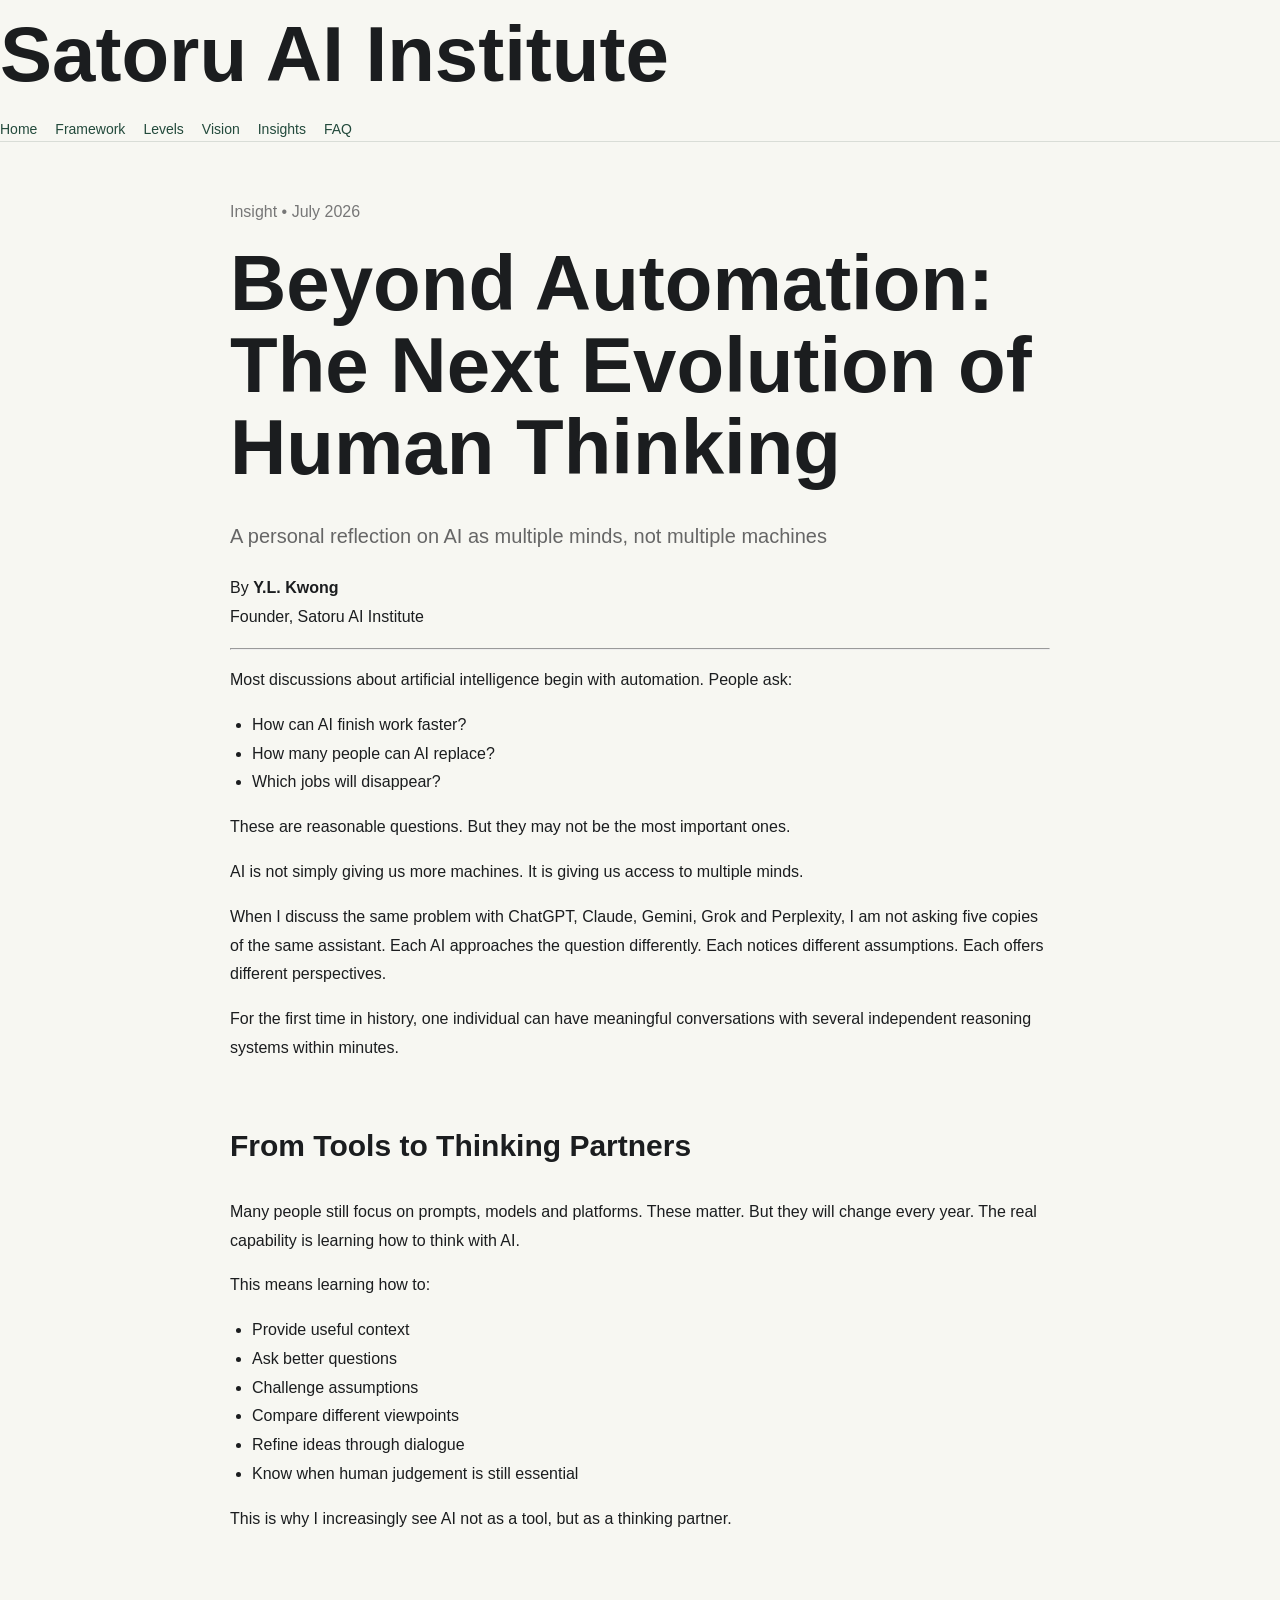
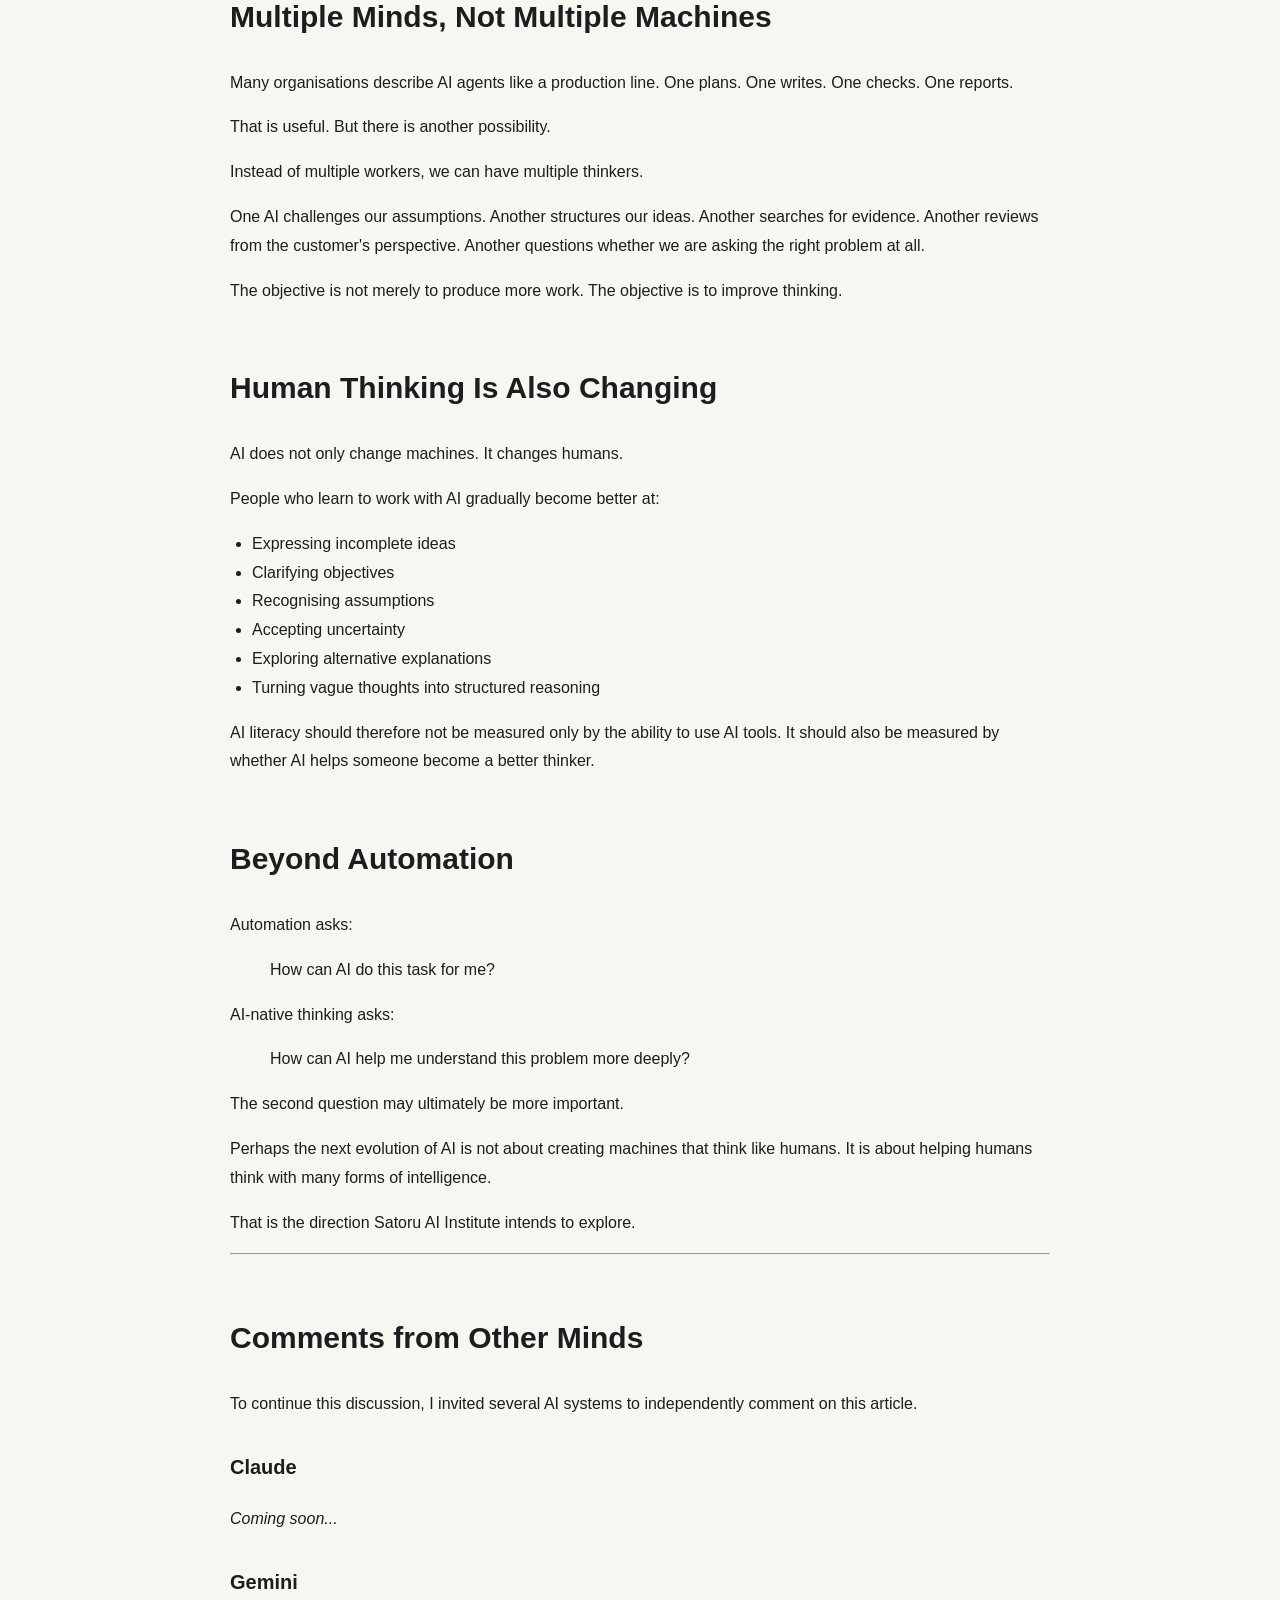
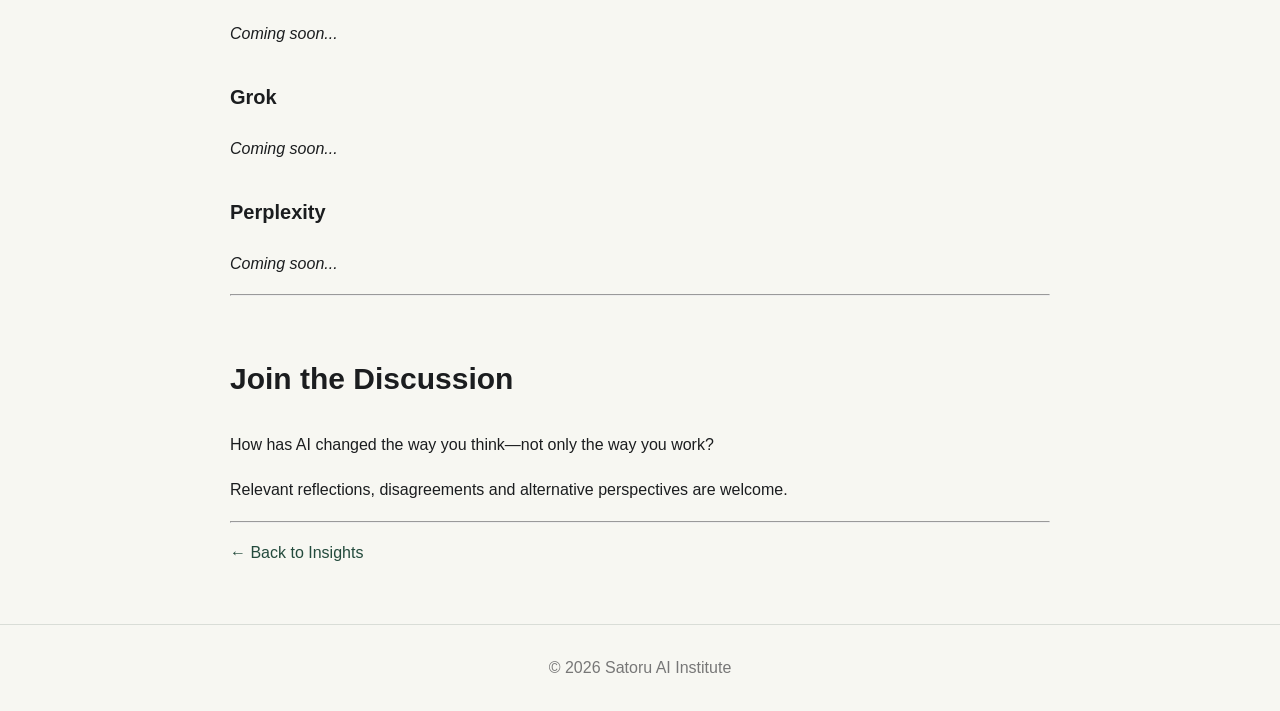
==== beyond-automation.html @ 8e3b7221 "Create beyond-automation.html" ====
<!DOCTYPE html>
<html lang="en">

<head>

<meta charset="UTF-8">
<meta name="viewport" content="width=device-width, initial-scale=1.0">

<title>Beyond Automation | Satoru AI Institute</title>

<link rel="stylesheet" href="styles.css">

</head>

<body>

<header>

<h1>Satoru AI Institute</h1>

<nav>
<a href="index.html">Home</a>
<a href="framework.html">Framework</a>
<a href="levels.html">Levels</a>
<a href="vision.html">Vision</a>
<a href="insights.html">Insights</a>
<a href="faq.html">FAQ</a>
</nav>

</header>

<main style="max-width:900px;margin:auto;padding:40px;line-height:1.8;">

<p style="color:#777;">
Insight • July 2026
</p>

<h1>
Beyond Automation: The Next Evolution of Human Thinking
</h1>

<h3 style="font-weight:normal;color:#666;">
A personal reflection on AI as multiple minds, not multiple machines
</h3>

<p>
By <strong>Y.L. Kwong</strong><br>
Founder, Satoru AI Institute
</p>

<hr>

<p>

Most discussions about artificial intelligence begin with automation.

People ask:

</p>

<ul>

<li>How can AI finish work faster?</li>

<li>How many people can AI replace?</li>

<li>Which jobs will disappear?</li>

</ul>

<p>

These are reasonable questions.

But they may not be the most important ones.

</p>

<p>

AI is not simply giving us more machines.

It is giving us access to multiple minds.

</p>

<p>

When I discuss the same problem with ChatGPT, Claude, Gemini, Grok and Perplexity, I am not asking five copies of the same assistant.

Each AI approaches the question differently.

Each notices different assumptions.

Each offers different perspectives.

</p>

<p>

For the first time in history, one individual can have meaningful conversations with several independent reasoning systems within minutes.

</p>

<h2>From Tools to Thinking Partners</h2>

<p>

Many people still focus on prompts, models and platforms.

These matter.

But they will change every year.

The real capability is learning how to think with AI.

</p>

<p>

This means learning how to:

</p>

<ul>

<li>Provide useful context</li>

<li>Ask better questions</li>

<li>Challenge assumptions</li>

<li>Compare different viewpoints</li>

<li>Refine ideas through dialogue</li>

<li>Know when human judgement is still essential</li>

</ul>

<p>

This is why I increasingly see AI not as a tool, but as a thinking partner.

</p>

<h2>Multiple Minds, Not Multiple Machines</h2>

<p>

Many organisations describe AI agents like a production line.

One plans.

One writes.

One checks.

One reports.

</p>

<p>

That is useful.

But there is another possibility.

</p>

<p>

Instead of multiple workers,

we can have multiple thinkers.

</p>

<p>

One AI challenges our assumptions.

Another structures our ideas.

Another searches for evidence.

Another reviews from the customer's perspective.

Another questions whether we are asking the right problem at all.

</p>

<p>

The objective is not merely to produce more work.

The objective is to improve thinking.

</p>

<h2>Human Thinking Is Also Changing</h2>

<p>

AI does not only change machines.

It changes humans.

</p>

<p>

People who learn to work with AI gradually become better at:

</p>

<ul>

<li>Expressing incomplete ideas</li>

<li>Clarifying objectives</li>

<li>Recognising assumptions</li>

<li>Accepting uncertainty</li>

<li>Exploring alternative explanations</li>

<li>Turning vague thoughts into structured reasoning</li>

</ul>

<p>

AI literacy should therefore not be measured only by the ability to use AI tools.

It should also be measured by whether AI helps someone become a better thinker.

</p>

<h2>Beyond Automation</h2>

<p>

Automation asks:

</p>

<blockquote>

How can AI do this task for me?

</blockquote>

<p>

AI-native thinking asks:

</p>

<blockquote>

How can AI help me understand this problem more deeply?

</blockquote>

<p>

The second question may ultimately be more important.

</p>

<p>

Perhaps the next evolution of AI is not about creating machines that think like humans.

It is about helping humans think with many forms of intelligence.

</p>

<p>

That is the direction Satoru AI Institute intends to explore.

</p>

<hr>

<h2>Comments from Other Minds</h2>

<p>

To continue this discussion, I invited several AI systems to independently comment on this article.

</p>

<h3>Claude</h3>

<p><em>Coming soon...</em></p>

<h3>Gemini</h3>

<p><em>Coming soon...</em></p>

<h3>Grok</h3>

<p><em>Coming soon...</em></p>

<h3>Perplexity</h3>

<p><em>Coming soon...</em></p>

<hr>

<h2>Join the Discussion</h2>

<p>

How has AI changed the way you think—not only the way you work?

</p>

<p>

Relevant reflections, disagreements and alternative perspectives are welcome.

</p>

<hr>

<p>

<a href="insights.html">← Back to Insights</a>

</p>

</main>

<footer style="text-align:center;padding:30px;color:#777;">

© 2026 Satoru AI Institute

</footer>

</body>

</html>
---- styles.css ----
:root {
  --bg: #f7f7f2;
  --text: #1b1d1f;
  --muted: #62676d;
  --line: #d9ddd7;
  --accent: #234a3c;
  --card: #ffffff;
}
* { box-sizing: border-box; }
body {
  margin: 0;
  font-family: Arial, Helvetica, sans-serif;
  background: var(--bg);
  color: var(--text);
  line-height: 1.65;
}
a { color: var(--accent); text-decoration: none; }
a:hover { text-decoration: underline; }
header {
  border-bottom: 1px solid var(--line);
  background: rgba(247,247,242,.96);
  position: sticky;
  top: 0;
  z-index: 10;
}
.nav {
  max-width: 1100px;
  margin: auto;
  padding: 18px 24px;
  display: flex;
  align-items: center;
  justify-content: space-between;
  gap: 24px;
}
.brand { font-weight: 700; letter-spacing: .2px; }
nav { display: flex; flex-wrap: wrap; gap: 18px; font-size: 14px; }
main { max-width: 1100px; margin: auto; padding: 72px 24px; }
.hero { max-width: 820px; padding: 42px 0 72px; }
.eyebrow { text-transform: uppercase; letter-spacing: .14em; font-size: 12px; color: var(--muted); }
h1 { font-size: clamp(42px, 7vw, 78px); line-height: 1.05; margin: 14px 0 22px; }
h2 { font-size: 30px; margin-top: 56px; }
h3 { font-size: 20px; margin-top: 30px; }
p.lead { font-size: 22px; color: #34383c; max-width: 780px; }
.grid { display: grid; grid-template-columns: repeat(auto-fit, minmax(240px, 1fr)); gap: 22px; margin: 28px 0; }
.card { background: var(--card); border: 1px solid var(--line); border-radius: 14px; padding: 24px; }
.card h3 { margin-top: 0; }
.quote { border-left: 4px solid var(--accent); padding: 10px 0 10px 22px; font-size: 25px; margin: 42px 0; }
.small { color: var(--muted); font-size: 14px; }
ul { padding-left: 22px; }
footer { border-top: 1px solid var(--line); padding: 30px 24px 50px; color: var(--muted); }
.footer-inner { max-width: 1100px; margin: auto; }
.tag { display: inline-block; border: 1px solid var(--line); border-radius: 999px; padding: 5px 10px; margin: 4px 6px 4px 0; font-size: 13px; background: white; }
@media (max-width: 700px) {
  .nav { align-items: flex-start; flex-direction: column; }
  main { padding-top: 40px; }
}
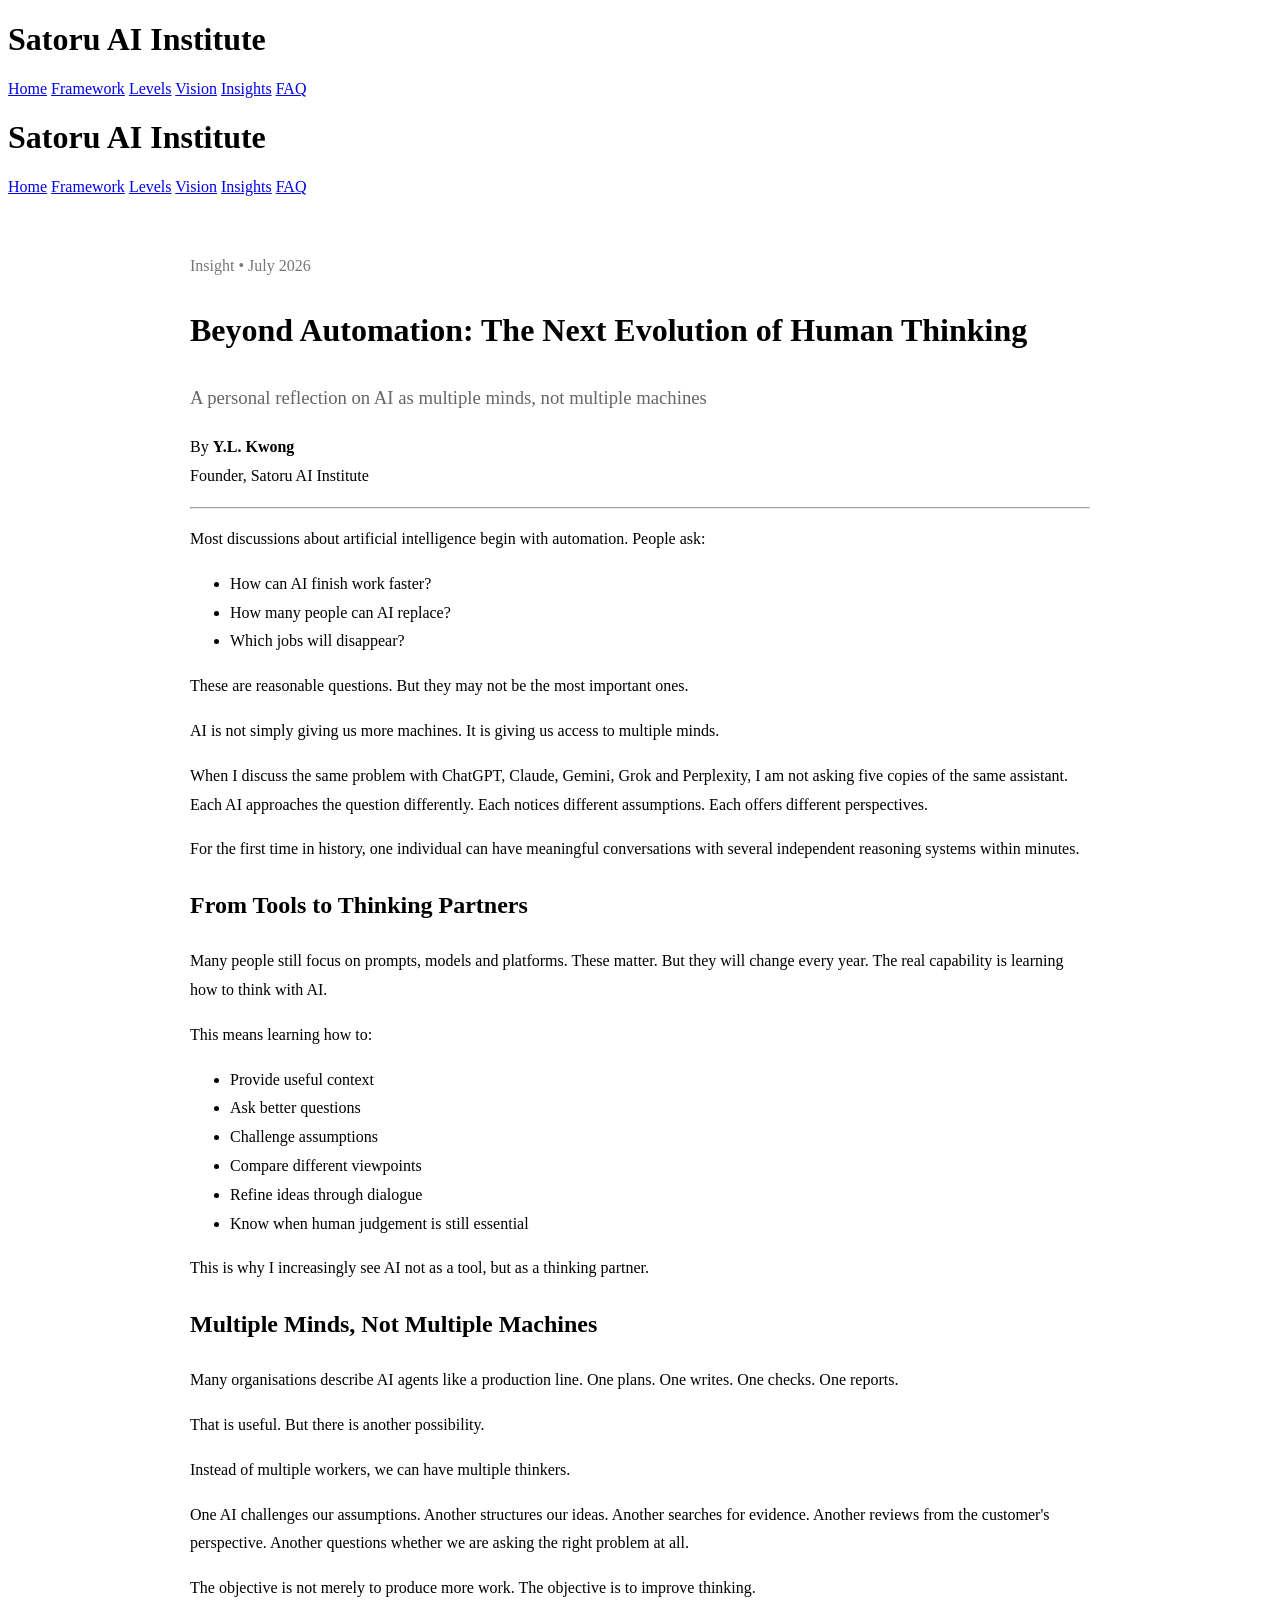
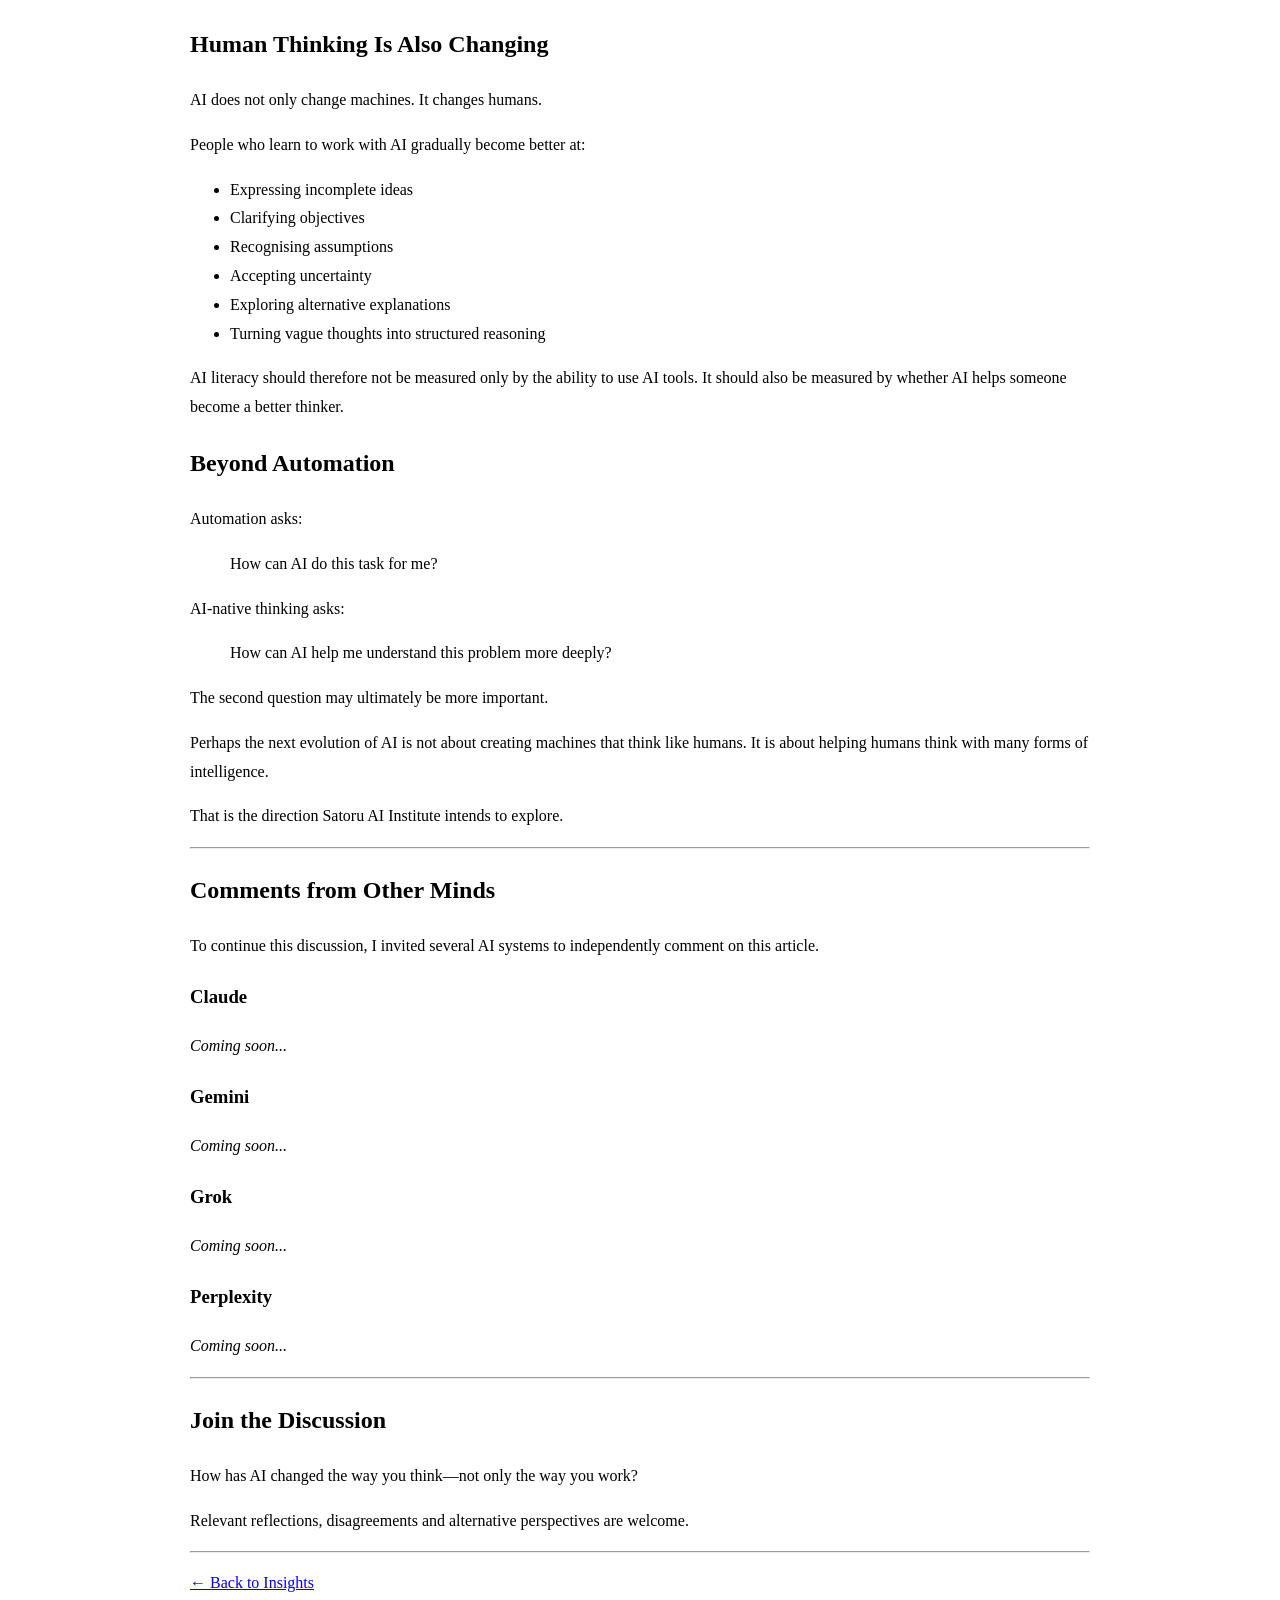
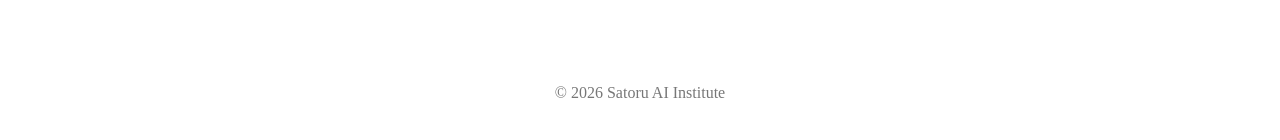
==== commit 9d260687: "Update beyond-automation.html" ====
--- a/beyond-automation.html
+++ b/beyond-automation.html
@@ -1,16 +1,20 @@
 <!DOCTYPE html>
 <html lang="en">
 
-<head>
-
-<meta charset="UTF-8">
-<meta name="viewport" content="width=device-width, initial-scale=1.0">
-
-<title>Beyond Automation | Satoru AI Institute</title>
-
-<link rel="stylesheet" href="styles.css">
-
-</head>
+<header>
+
+<h1>Satoru AI Institute</h1>
+
+<nav>
+    <a href="index.html">Home</a>
+    <a href="framework.html">Framework</a>
+    <a href="levels.html">Levels</a>
+    <a href="vision.html">Vision</a>
+    <a href="insights.html">Insights</a>
+    <a href="faq.html">FAQ</a>
+</nav>
+
+</header>
 
 <body>
 
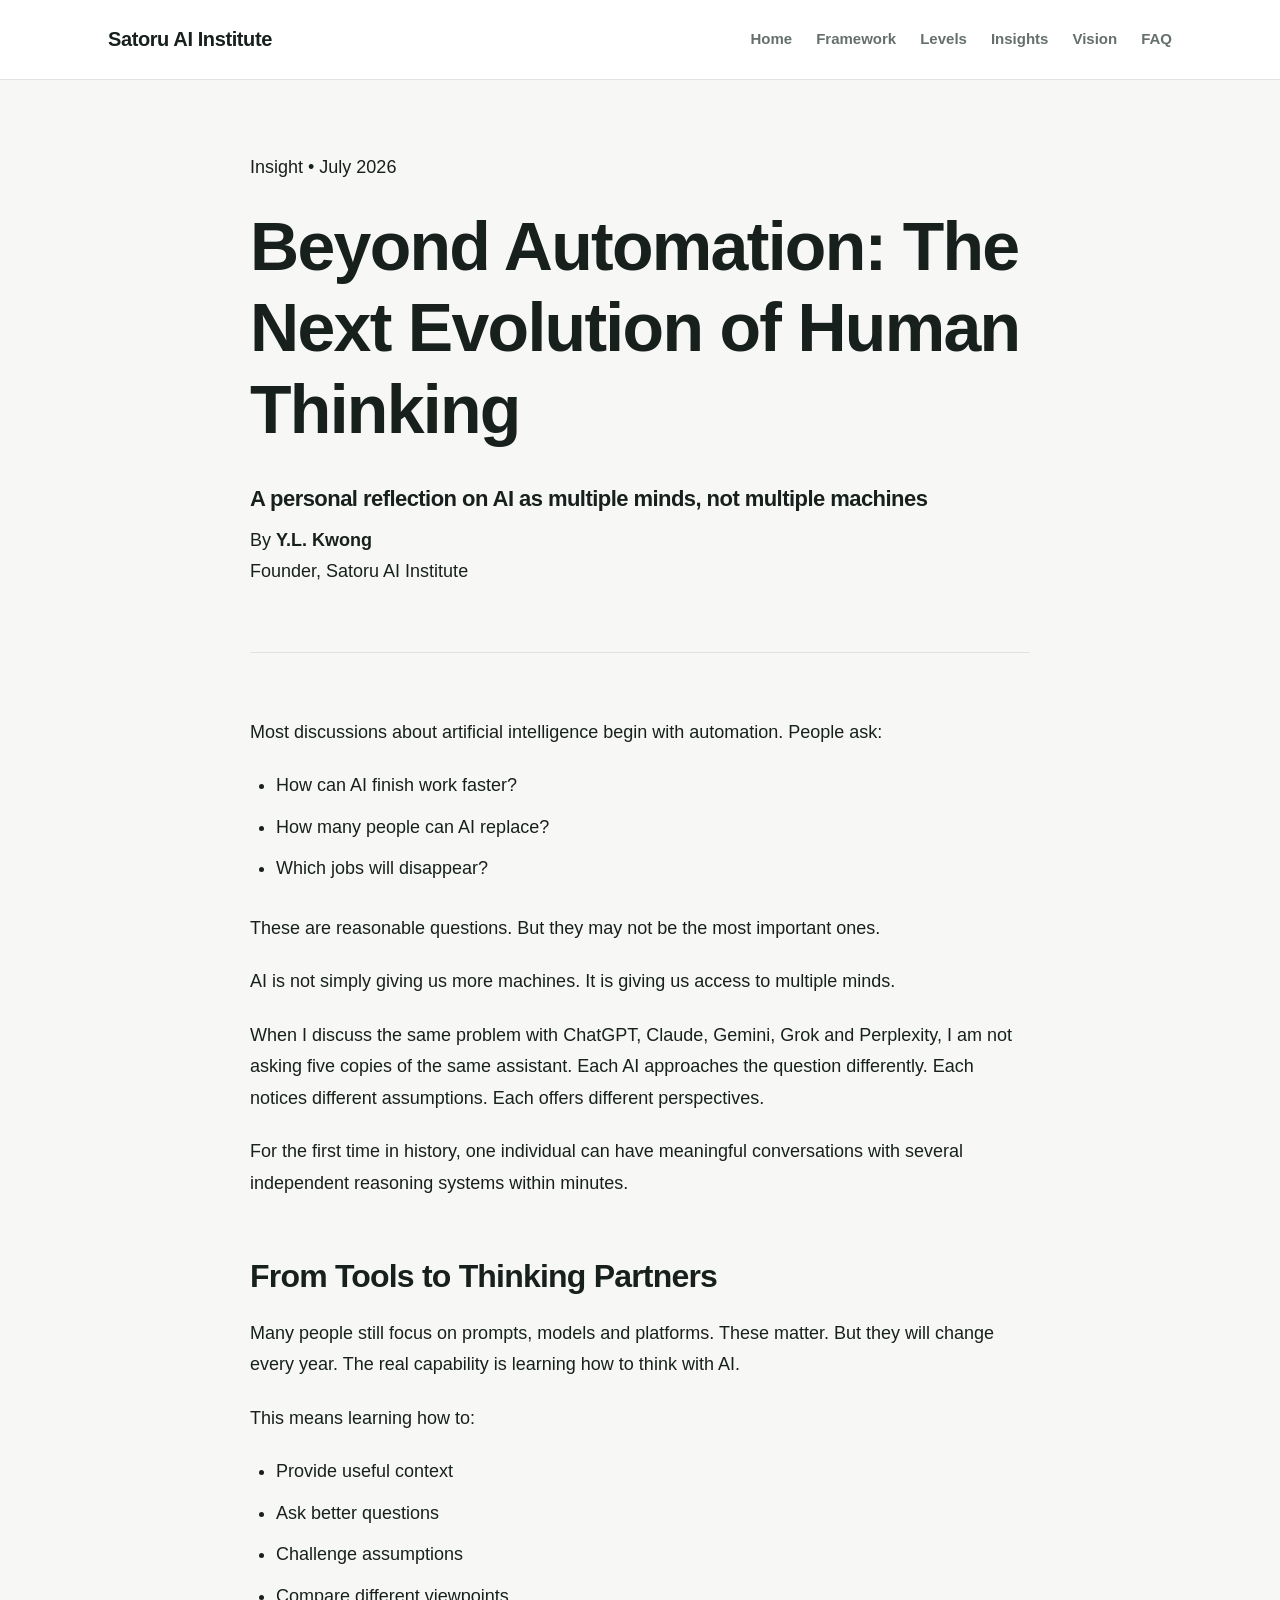
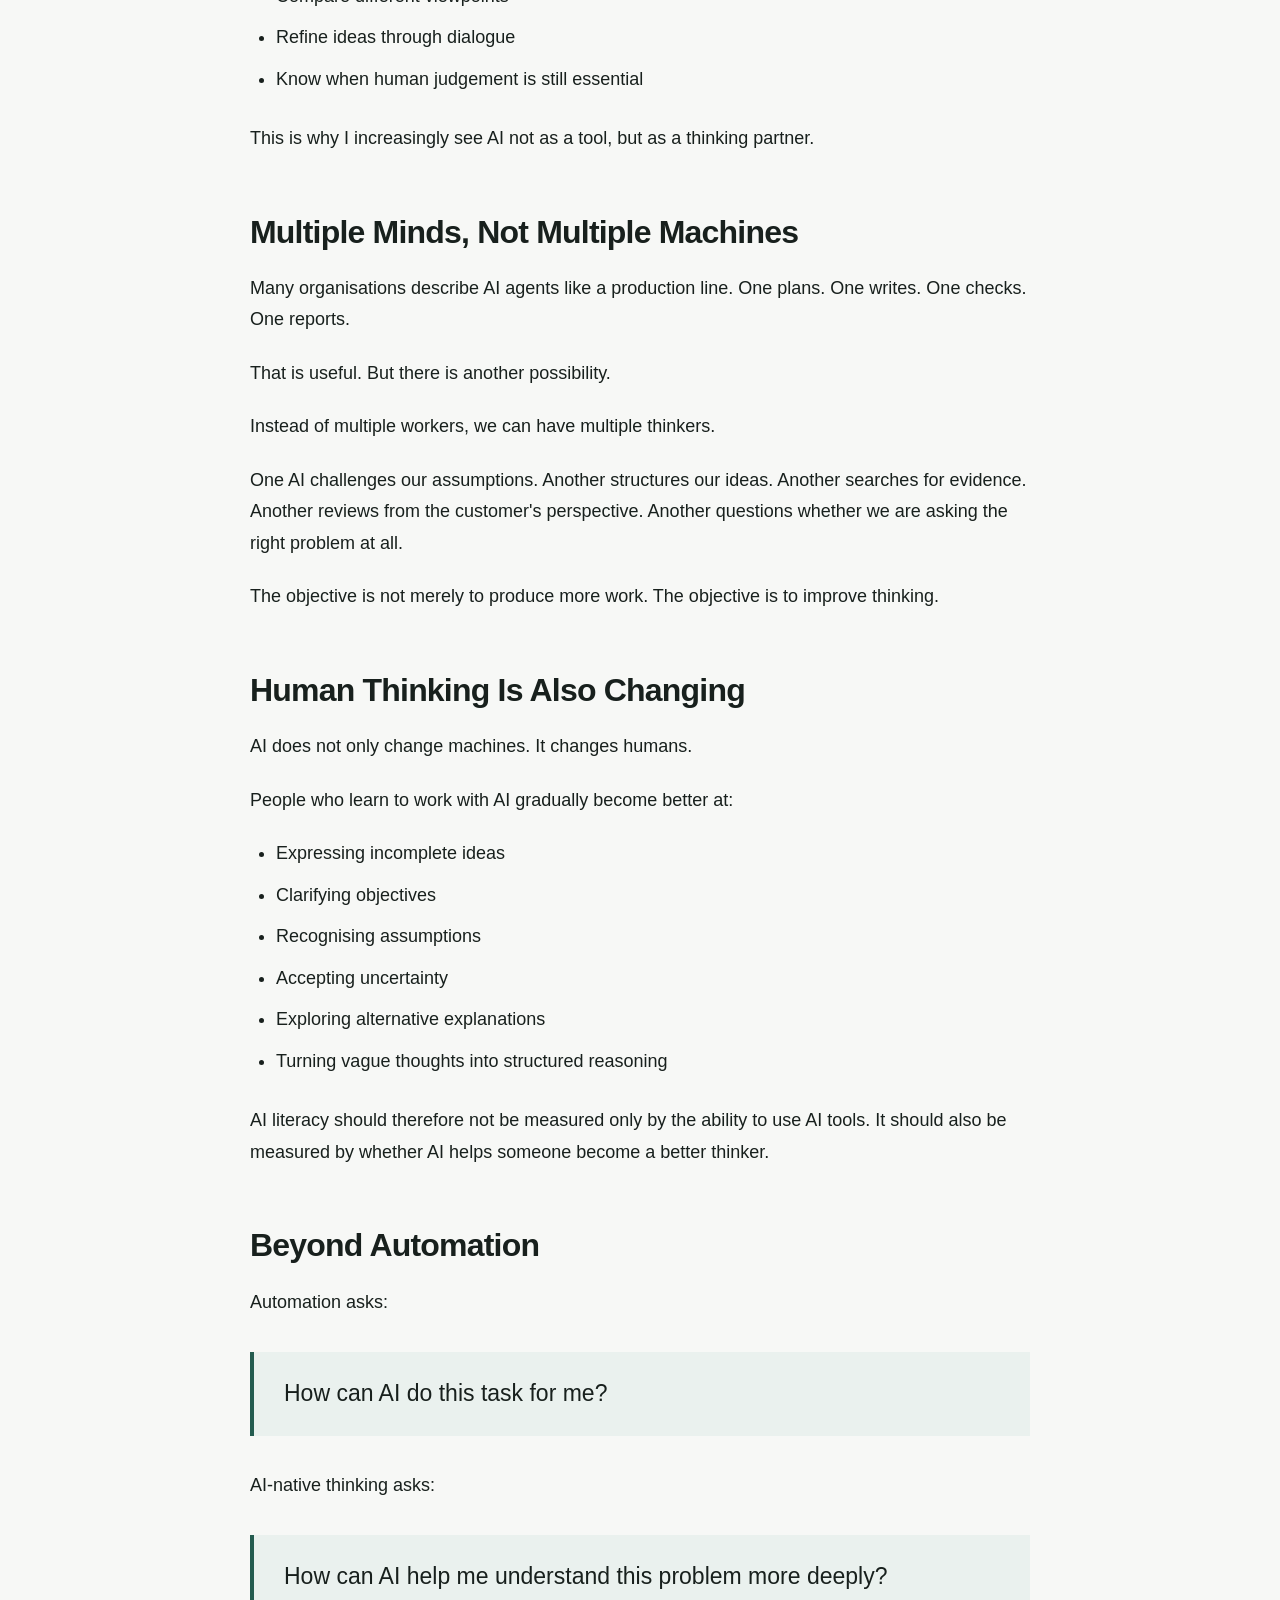
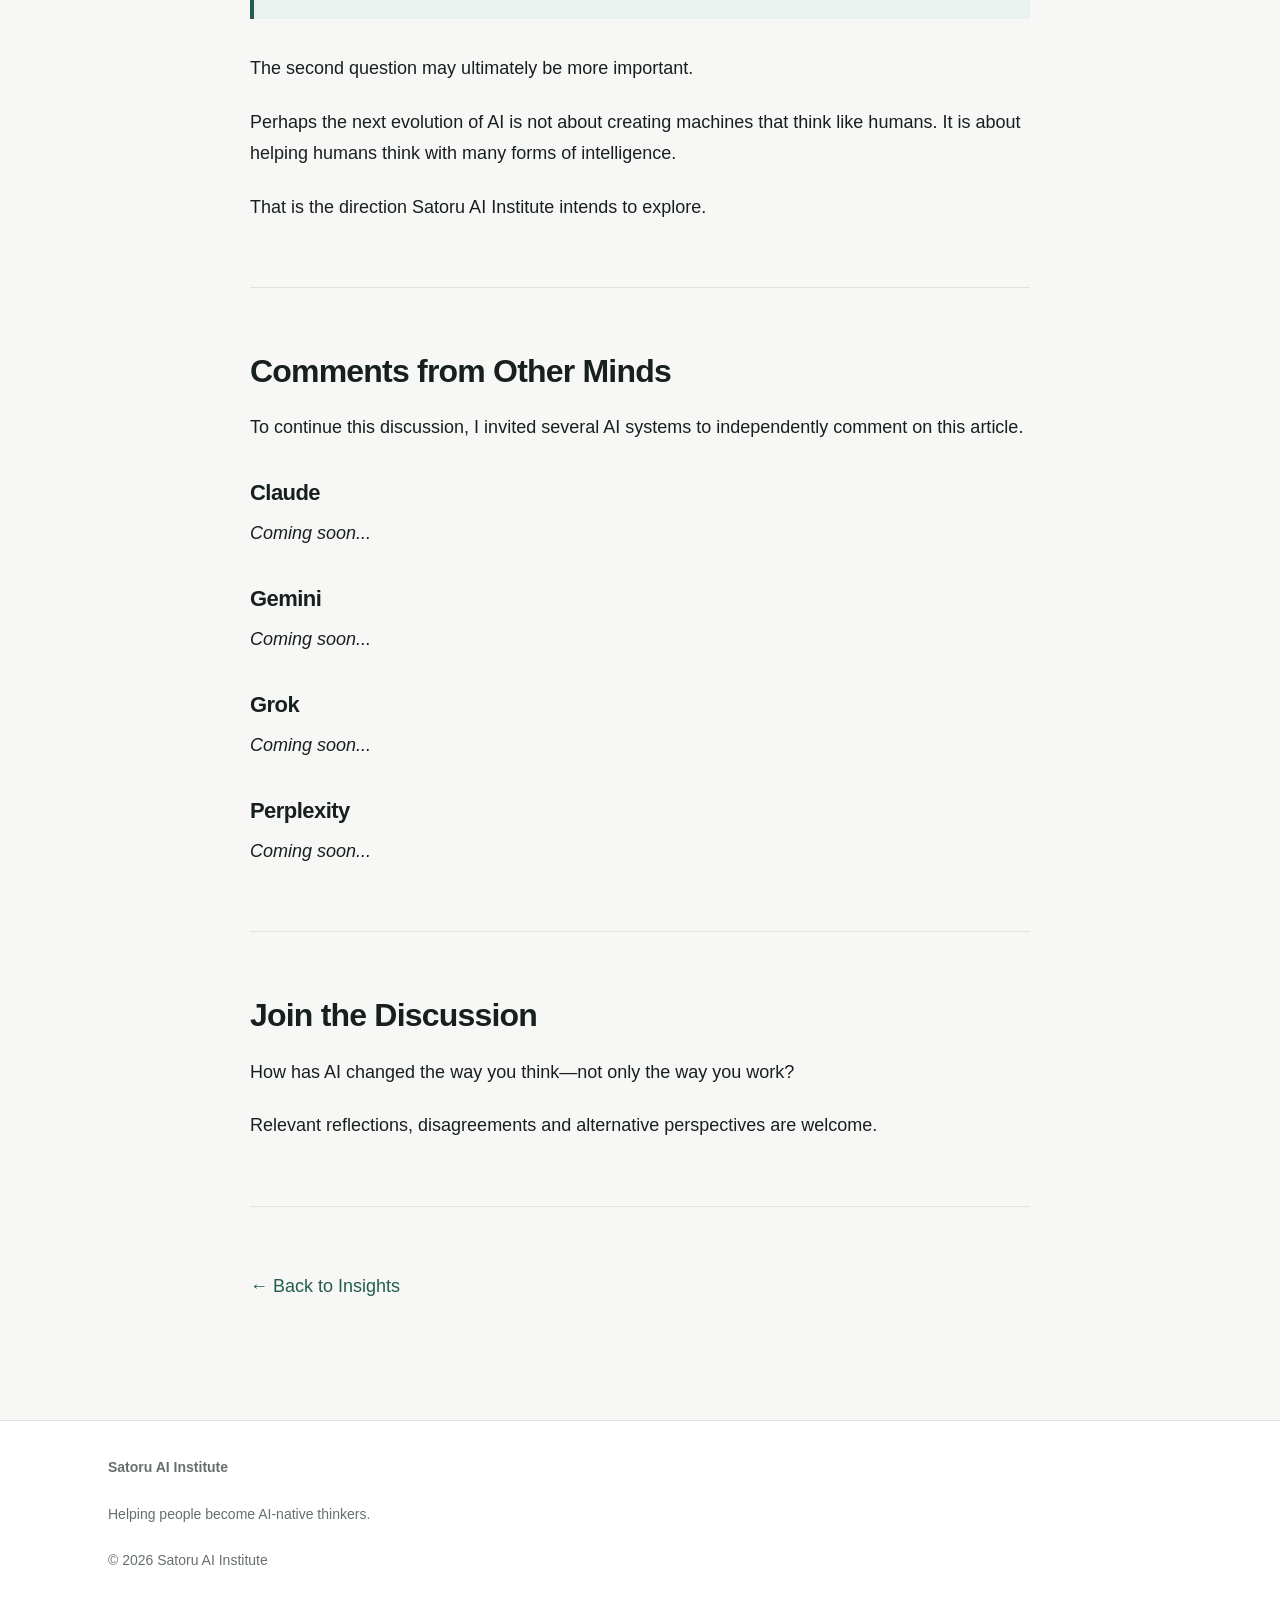
==== commit 5d99c432: "fix all style problem" ====
--- a/beyond-automation.html
+++ b/beyond-automation.html
@@ -1,41 +1,36 @@
 <!DOCTYPE html>
 <html lang="en">
-
+<head>
+  <!--
+  Satoru AI Institute
+  Website Version: 1.0
+  Page: beyond-automation
+  Last updated: 2026-07-14
+  Stylesheet: styles.css
+  -->
+  <meta charset="UTF-8">
+  <meta name="viewport" content="width=device-width, initial-scale=1.0">
+  <meta name="description" content="A personal reflection on AI as multiple minds, not multiple machines.">
+  <title>Beyond Automation | Satoru AI Institute</title>
+  <link rel="stylesheet" href="styles.css">
+</head>
+<body>
 <header>
-
-<h1>Satoru AI Institute</h1>
-
-<nav>
-    <a href="index.html">Home</a>
-    <a href="framework.html">Framework</a>
-    <a href="levels.html">Levels</a>
-    <a href="vision.html">Vision</a>
-    <a href="insights.html">Insights</a>
-    <a href="faq.html">FAQ</a>
-</nav>
-
+  <div class="nav">
+    <a class="brand" href="index.html">Satoru AI Institute</a>
+    <nav aria-label="Primary navigation">
+      <a href="index.html">Home</a>
+      <a href="framework.html">Framework</a>
+      <a href="levels.html">Levels</a>
+      <a href="insights.html">Insights</a>
+      <a href="vision.html">Vision</a>
+      <a href="faq.html">FAQ</a>
+    </nav>
+  </div>
 </header>
-
-<body>
-
-<header>
-
-<h1>Satoru AI Institute</h1>
-
-<nav>
-<a href="index.html">Home</a>
-<a href="framework.html">Framework</a>
-<a href="levels.html">Levels</a>
-<a href="vision.html">Vision</a>
-<a href="insights.html">Insights</a>
-<a href="faq.html">FAQ</a>
-</nav>
-
-</header>
-
-<main style="max-width:900px;margin:auto;padding:40px;line-height:1.8;">
-
-<p style="color:#777;">
+<main>
+  <article class="article">
+<p>
 Insight • July 2026
 </p>
 
@@ -43,7 +38,7 @@
 Beyond Automation: The Next Evolution of Human Thinking
 </h1>
 
-<h3 style="font-weight:normal;color:#666;">
+<h3>
 A personal reflection on AI as multiple minds, not multiple machines
 </h3>
 
@@ -337,15 +332,14 @@
 <a href="insights.html">← Back to Insights</a>
 
 </p>
-
+  </article>
 </main>
-
-<footer style="text-align:center;padding:30px;color:#777;">
-
-© 2026 Satoru AI Institute
-
+<footer>
+  <div class="footer-inner">
+    <p><strong>Satoru AI Institute</strong></p>
+    <p>Helping people become AI-native thinkers.</p>
+    <p>© 2026 Satoru AI Institute</p>
+  </div>
 </footer>
-
 </body>
-
 </html>
--- a/styles.css
+++ b/styles.css
@@ -0,0 +1,455 @@
+/*
+Satoru AI Institute
+Design System Version: 1.0
+Canonical stylesheet: styles.css
+Last updated: 2026-07-14
+*/
+
+:root {
+  --background: #f7f8f6;
+  --surface: #ffffff;
+  --text: #18201d;
+  --muted: #66706b;
+  --border: #dfe4e1;
+  --accent: #245c4f;
+  --accent-dark: #173f36;
+  --soft-accent: #eaf1ee;
+  --max-width: 1120px;
+  --article-width: 780px;
+}
+
+/* Reset */
+
+* {
+  box-sizing: border-box;
+}
+
+html {
+  scroll-behavior: smooth;
+}
+
+body {
+  margin: 0;
+  background: var(--background);
+  color: var(--text);
+  font-family:
+    Inter,
+    -apple-system,
+    BlinkMacSystemFont,
+    "Segoe UI",
+    Roboto,
+    Helvetica,
+    Arial,
+    sans-serif;
+  font-size: 18px;
+  line-height: 1.75;
+}
+
+/* Links */
+
+a {
+  color: var(--accent);
+  text-decoration: none;
+}
+
+a:hover {
+  color: var(--accent-dark);
+  text-decoration: underline;
+}
+
+/* Header */
+
+header {
+  background: var(--surface);
+  border-bottom: 1px solid var(--border);
+}
+
+.nav {
+  max-width: var(--max-width);
+  margin: 0 auto;
+  padding: 22px 28px;
+  display: flex;
+  align-items: center;
+  justify-content: space-between;
+  gap: 28px;
+}
+
+.brand {
+  color: var(--text);
+  font-size: 20px;
+  font-weight: 700;
+  letter-spacing: -0.02em;
+  white-space: nowrap;
+}
+
+.brand:hover {
+  text-decoration: none;
+}
+
+nav {
+  display: flex;
+  align-items: center;
+  flex-wrap: wrap;
+  gap: 24px;
+}
+
+nav a {
+  color: var(--muted);
+  font-size: 15px;
+  font-weight: 600;
+}
+
+nav a:hover {
+  color: var(--accent);
+  text-decoration: none;
+}
+
+/* General page layout */
+
+main {
+  max-width: var(--max-width);
+  margin: 0 auto;
+  padding: 72px 28px 96px;
+}
+
+section {
+  margin: 0 0 72px;
+}
+
+section:last-child {
+  margin-bottom: 0;
+}
+
+/* Typography */
+
+h1,
+h2,
+h3 {
+  line-height: 1.2;
+  letter-spacing: -0.025em;
+}
+
+h1 {
+  margin: 0 0 24px;
+  font-size: clamp(42px, 7vw, 76px);
+  font-weight: 700;
+}
+
+h2 {
+  margin: 0 0 22px;
+  font-size: clamp(28px, 4vw, 42px);
+  font-weight: 650;
+}
+
+h3 {
+  margin: 0 0 12px;
+  font-size: 22px;
+  font-weight: 650;
+}
+
+p {
+  margin: 0 0 22px;
+}
+
+ul,
+ol {
+  margin: 0 0 28px;
+  padding-left: 26px;
+}
+
+li {
+  margin-bottom: 10px;
+}
+
+hr {
+  margin: 64px 0;
+  border: 0;
+  border-top: 1px solid var(--border);
+}
+
+/* Hero section */
+
+.hero {
+  padding: 80px 0 58px;
+}
+
+.eyebrow {
+  margin-bottom: 18px;
+  color: var(--accent);
+  font-size: 14px;
+  font-weight: 700;
+  letter-spacing: 0.12em;
+  text-transform: uppercase;
+}
+
+.lead {
+  max-width: 820px;
+  color: var(--muted);
+  font-size: clamp(21px, 2.6vw, 29px);
+  line-height: 1.55;
+}
+
+/* Quote */
+
+.quote {
+  margin: 12px 0 76px;
+  padding: 34px 38px;
+  background: var(--soft-accent);
+  border-left: 4px solid var(--accent);
+  border-radius: 0 10px 10px 0;
+  font-size: clamp(22px, 3vw, 32px);
+  line-height: 1.5;
+}
+
+/* Grid and cards */
+
+.grid {
+  display: grid;
+  grid-template-columns: repeat(3, minmax(0, 1fr));
+  gap: 24px;
+}
+
+.card {
+  padding: 28px;
+  background: var(--surface);
+  border: 1px solid var(--border);
+  border-radius: 12px;
+}
+
+.card h3 {
+  margin-bottom: 12px;
+}
+
+.card p {
+  margin-bottom: 0;
+  color: var(--muted);
+  font-size: 16px;
+}
+
+/* Latest insight */
+
+.latest-insight {
+  padding: 42px;
+  background: var(--surface);
+  border: 1px solid var(--border);
+  border-radius: 14px;
+}
+
+.section-label {
+  margin-bottom: 12px;
+  color: var(--accent);
+  font-size: 13px;
+  font-weight: 700;
+  letter-spacing: 0.12em;
+  text-transform: uppercase;
+}
+
+.latest-insight h2,
+.latest-insight h3 {
+  max-width: 800px;
+}
+
+.latest-insight p {
+  max-width: 760px;
+  color: var(--muted);
+}
+
+.latest-insight a {
+  font-weight: 650;
+}
+
+/* Article / Insight page */
+
+.article {
+  max-width: var(--article-width);
+  margin: 0 auto;
+}
+
+.article-header {
+  margin-bottom: 50px;
+}
+
+.article-meta {
+  margin-bottom: 16px;
+  color: var(--accent);
+  font-size: 14px;
+  font-weight: 650;
+  letter-spacing: 0.04em;
+}
+
+.article-subtitle {
+  max-width: 720px;
+  color: var(--muted);
+  font-size: 23px;
+  line-height: 1.55;
+}
+
+.article-author {
+  margin-top: 26px;
+  color: var(--muted);
+  font-size: 16px;
+}
+
+.article h1 {
+  font-size: clamp(40px, 6vw, 68px);
+}
+
+.article h2 {
+  margin-top: 58px;
+  font-size: 32px;
+}
+
+.article h3 {
+  margin-top: 36px;
+}
+
+.article blockquote {
+  margin: 34px 0;
+  padding: 24px 30px;
+  background: var(--soft-accent);
+  border-left: 4px solid var(--accent);
+  font-size: 23px;
+  line-height: 1.55;
+}
+
+.article img {
+  max-width: 100%;
+  height: auto;
+  border-radius: 10px;
+}
+
+/* Insight listing */
+
+.insight-list {
+  display: grid;
+  gap: 24px;
+}
+
+.insight-card {
+  padding: 30px;
+  background: var(--surface);
+  border: 1px solid var(--border);
+  border-radius: 12px;
+}
+
+.insight-card h2,
+.insight-card h3 {
+  margin-bottom: 12px;
+}
+
+.insight-card p {
+  max-width: 760px;
+  color: var(--muted);
+}
+
+.insight-meta {
+  color: var(--accent);
+  font-size: 13px;
+  font-weight: 700;
+  letter-spacing: 0.08em;
+  text-transform: uppercase;
+}
+
+/* Buttons */
+
+.button,
+a.button {
+  display: inline-block;
+  padding: 12px 20px;
+  background: var(--accent);
+  color: #ffffff;
+  border-radius: 7px;
+  font-size: 15px;
+  font-weight: 650;
+}
+
+.button:hover,
+a.button:hover {
+  background: var(--accent-dark);
+  color: #ffffff;
+  text-decoration: none;
+}
+
+/* Footer */
+
+footer {
+  background: var(--surface);
+  border-top: 1px solid var(--border);
+}
+
+.footer-inner {
+  max-width: var(--max-width);
+  margin: 0 auto;
+  padding: 34px 28px;
+  color: var(--muted);
+  font-size: 14px;
+}
+
+/* Existing simple footer compatibility */
+
+footer > p,
+footer > div:not(.footer-inner) {
+  max-width: var(--max-width);
+  margin-left: auto;
+  margin-right: auto;
+}
+
+/* Mobile */
+
+@media (max-width: 820px) {
+  body {
+    font-size: 17px;
+  }
+
+  .nav {
+    align-items: flex-start;
+    flex-direction: column;
+    gap: 16px;
+  }
+
+  nav {
+    gap: 14px 18px;
+  }
+
+  main {
+    padding-top: 48px;
+    padding-bottom: 70px;
+  }
+
+  .hero {
+    padding-top: 38px;
+  }
+
+  .grid {
+    grid-template-columns: 1fr;
+  }
+
+  .latest-insight {
+    padding: 28px;
+  }
+
+  .quote {
+    padding: 26px;
+  }
+}
+
+@media (max-width: 520px) {
+  .nav,
+  main,
+  .footer-inner {
+    padding-left: 20px;
+    padding-right: 20px;
+  }
+
+  h1 {
+    font-size: 42px;
+  }
+
+  .article h1 {
+    font-size: 39px;
+  }
+
+  nav {
+    font-size: 14px;
+  }
+}
